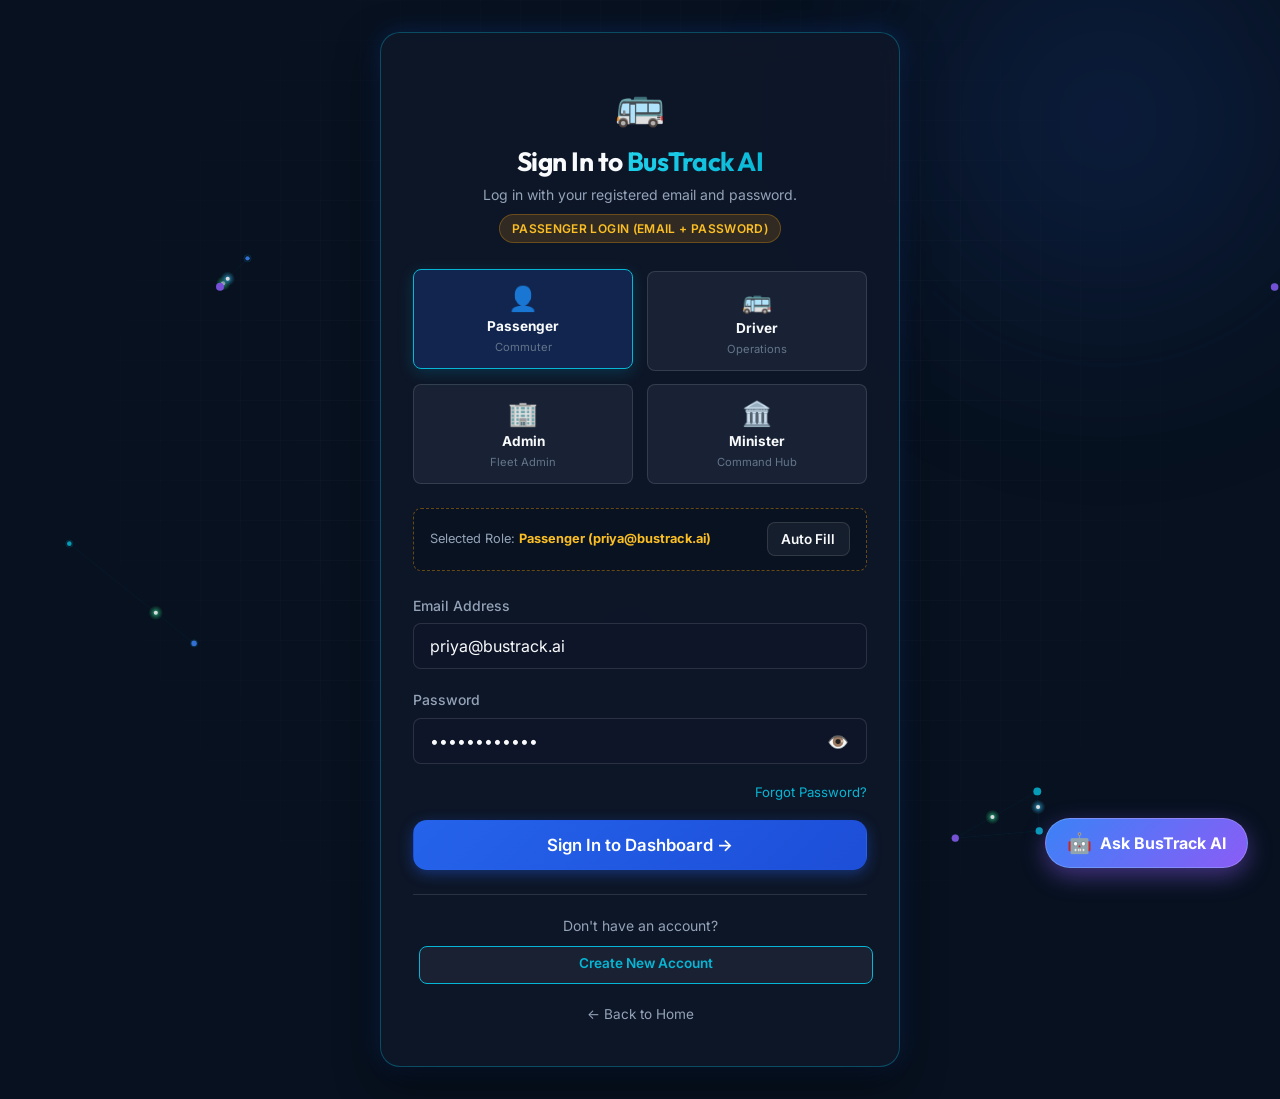
==== admin.html @ 9d3da6a9 "feat: complete BusTrack AI platform with PWA, responsive design, email auth, and live booking" ====
<!DOCTYPE html>
<html lang="en">
<head>
  <meta charset="UTF-8" />
  <meta name="viewport" content="width=device-width, initial-scale=1.0, viewport-fit=cover" />
  <title>Admin Fleet & AI Analytics — BusTrack AI</title>
  <meta name="theme-color" content="#07111F" />
  <meta name="apple-mobile-web-app-capable" content="yes" />
  <meta name="apple-mobile-web-app-status-bar-style" content="black-translucent" />
  <meta name="apple-mobile-web-app-title" content="BusTrack AI" />
  <link rel="manifest" href="manifest.json" />
  <link rel="apple-touch-icon" href="assets/icons/apple-touch-icon.png" />
  <link rel="icon" type="image/png" href="assets/icons/favicon.png" />
  <link rel="preconnect" href="https://fonts.googleapis.com" />
  <link rel="preconnect" href="https://fonts.gstatic.com" crossorigin />
  <link href="https://fonts.googleapis.com/css2?family=Inter:wght@400;500;600;700&family=Outfit:wght@600;700;800;900&display=swap" rel="stylesheet" />
  <link rel="stylesheet" href="css/global.css" />
  <link rel="stylesheet" href="css/admin.css" />
</head>
<body>
  <canvas id="transit-bg-canvas"></canvas>
  <div class="bg-grid-overlay"></div>
  <div class="bg-gradient-glow"></div>

  <div class="app-container">
    <!-- Sidebar -->
    <aside class="sidebar">
      <div class="sidebar-header">
        <span class="sidebar-logo-icon">🚌</span>
        <div>
          <div class="sidebar-logo-text">BusTrack <span class="gradient-text-cyan">AI</span></div>
          <span class="sidebar-role-badge">Admin Hub</span>
        </div>
      </div>

      <nav class="sidebar-nav">
        <a href="admin.html" class="sidebar-link active">
          <span class="nav-icon">📊</span>
          <span>Fleet Overview</span>
        </a>
        <a href="#fleet-table-section" class="sidebar-link">
          <span class="nav-icon">🚌</span>
          <span>Bus Management</span>
        </a>
        <a href="#analytics-section" class="sidebar-link">
          <span class="nav-icon">📈</span>
          <span>AI Analytics</span>
        </a>
        <a href="tracking.html" class="sidebar-link">
          <span class="nav-icon">📍</span>
          <span>Live Tracking</span>
        </a>
        <a href="feedback.html" class="sidebar-link">
          <span class="nav-icon">⭐</span>
          <span>Feedback Log</span>
        </a>
        <a href="help.html" class="sidebar-link">
          <span class="nav-icon">🆘</span>
          <span data-i18n="helpCenter">Help Center</span>
        </a>
        <a href="profile.html" class="sidebar-link">
          <span class="nav-icon">👤</span>
          <span data-i18n="profile">Profile</span>
        </a>
        <a href="settings.html" class="sidebar-link">
          <span class="nav-icon">⚙️</span>
          <span data-i18n="settings">Settings</span>
        </a>
      </nav>

      <div class="sidebar-footer">
        <button type="button" class="btn btn-outline btn-sm logout-btn" style="width: 100%;">
          🚪 <span data-i18n="logout">Logout</span>
        </button>
      </div>
    </aside>

    <div class="main-content">
      <header class="app-header">
        <div class="header-left">
          <button id="menu-toggle-btn" class="menu-toggle-btn" aria-label="Toggle Menu">☰</button>
          <div class="header-title">
            <span>Transport Admin & Analytics</span>
          </div>
        </div>

        <div class="header-right">
          <select class="form-control language-selector-select" onchange="LanguageManager.setLanguage(this.value)" style="width: auto; min-height: 36px; padding: 0.25rem 1.75rem 0.25rem 0.5rem; font-size: 0.8rem;">
            <option value="en">English</option>
            <option value="ta">தமிழ்</option>
            <option value="hi">हिन्दी</option>
            <option value="te">తెలుగు</option>
            <option value="kn">ಕನ್ನಡ</option>
            <option value="ml">മലയാളം</option>
          </select>

          <a href="profile.html" class="user-profile-btn">
            <div class="avatar" style="background: linear-gradient(135deg, #2563eb, #8b5cf6);">K</div>
            <span class="current-user-name" style="font-size: 0.85rem; font-weight: 600;">Karthik Raman</span>
          </a>
        </div>
      </header>

      <main class="page-body">
        <!-- Action Row -->
        <div style="display:flex; justify-content:space-between; align-items:center; flex-wrap:wrap; gap:1rem; margin-bottom:1.5rem;">
          <div>
            <h2 style="font-size: 1.5rem;">Fleet Command Center</h2>
            <p class="text-muted text-sm">Real-time telematics, schedule coordination, and AI predictive demand models.</p>
          </div>
          <div style="display:flex; gap:0.5rem; flex-wrap:wrap;">
            <button type="button" id="generate-admin-report-btn" class="btn btn-outline btn-sm">
              📄 Report
            </button>
            <button type="button" id="add-bus-modal-btn" class="btn btn-primary btn-sm">
              + Add Bus
            </button>
          </div>
        </div>

        <!-- KPI Summary Cards with Animated Counters -->
        <div class="admin-kpi-grid">
          <div class="kpi-card">
            <span class="kpi-title">Total Registered Fleet</span>
            <div class="kpi-value animate-counter" data-target="1250">0</div>
            <span class="kpi-subtitle">Buses in regional registry</span>
          </div>

          <div class="kpi-card">
            <span class="kpi-title">Active Buses on Route</span>
            <div class="kpi-value animate-counter" data-target="842" style="color:#34d399;">0</div>
            <span class="kpi-subtitle">🟢 Live telematics streaming</span>
          </div>

          <div class="kpi-card">
            <span class="kpi-title">On-Time Performance</span>
            <div class="kpi-value animate-counter" data-target="87" data-decimal="false" style="color:#22d3ee;">0%</div>
            <span class="kpi-subtitle">Within 5m schedule variance</span>
          </div>

          <div class="kpi-card">
            <span class="kpi-title">Average Corridor Delay</span>
            <div class="kpi-value animate-counter" data-target="4.2" data-decimal="true" style="color:#fbbf24;">0m</div>
            <span class="kpi-subtitle">Peak-hour offset calculation</span>
          </div>
        </div>

        <!-- AI Insights Cards -->
        <div class="ai-insights-grid">
          <div class="insight-card">
            <div style="display:flex; align-items:center; justify-content:space-between;">
              <span class="badge badge-ai">🤖 AI Prototype Insight</span>
              <span class="text-muted text-xs">10m ago</span>
            </div>
            <h4 style="color:#fff;">Passenger Demand Surge Expected</h4>
            <p class="text-muted text-sm">Passenger demand appears highest during morning peak hours (08:00 - 10:00) on Gandhipuram ↔ Ukkadam corridor.</p>
            <div style="font-size:0.8rem; color:#38bdf8; border-top:1px solid var(--border-glass); padding-top:0.5rem;">
              <strong>Suggested Action:</strong> Increase bus dispatch frequency from 15m to 8m intervals during peak periods.
            </div>
          </div>

          <div class="insight-card">
            <div style="display:flex; align-items:center; justify-content:space-between;">
              <span class="badge badge-ai">🤖 AI Prototype Insight</span>
              <span class="text-muted text-xs">25m ago</span>
            </div>
            <h4 style="color:#fff;">Route 102 Repeated Delay Trend</h4>
            <p class="text-muted text-sm">Route 102 (Singanallur) has logged +8.5m average delay across 14 consecutive trips due to road construction.</p>
            <div style="font-size:0.8rem; color:#38bdf8; border-top:1px solid var(--border-glass); padding-top:0.5rem;">
              <strong>Suggested Action:</strong> Review corridor detour routes and update AI schedule buffer time.
            </div>
          </div>
        </div>

        <!-- AI Analytics Canvas Charts Grid -->
        <div id="analytics-section" class="charts-grid-layout" style="display:grid; grid-template-columns: repeat(auto-fit, minmax(300px, 1fr)); gap:1.25rem; margin-bottom:2rem;">
          <div class="chart-card">
            <div class="chart-header">
              <div>
                <h4 style="font-size:1.05rem;">Hourly Passenger Demand</h4>
                <div class="text-muted text-xs">Simulated commuter volume</div>
              </div>
              <span class="badge badge-demo">Demo</span>
            </div>
            <div class="chart-canvas-box">
              <canvas id="chart-passenger-demand"></canvas>
            </div>
          </div>

          <div class="chart-card">
            <div class="chart-header">
              <div>
                <h4 style="font-size:1.05rem;">Average Bus Delay by Route</h4>
                <div class="text-muted text-xs">Minutes variance from timetable</div>
              </div>
              <span class="badge badge-demo">Demo</span>
            </div>
            <div class="chart-canvas-box">
              <canvas id="chart-delay-trends"></canvas>
            </div>
          </div>

          <div class="chart-card">
            <div class="chart-header">
              <div>
                <h4 style="font-size:1.05rem;">Corridor On-Time (%)</h4>
                <div class="text-muted text-xs">Schedule adherence by hub</div>
              </div>
              <span class="badge badge-demo">Demo</span>
            </div>
            <div class="chart-canvas-box">
              <canvas id="chart-route-performance"></canvas>
            </div>
          </div>

          <div class="chart-card">
            <div class="chart-header">
              <div>
                <h4 style="font-size:1.05rem;">Feedback Sentiment</h4>
                <div class="text-muted text-xs">NLP review classification</div>
              </div>
              <span class="badge badge-demo">Demo</span>
            </div>
            <div class="chart-canvas-box">
              <canvas id="chart-sentiment-donut"></canvas>
            </div>
          </div>
        </div>

        <!-- Bus Fleet Management CRUD Table -->
        <div id="fleet-table-section" class="glass-card">
          <div style="display:flex; justify-content:space-between; align-items:center; margin-bottom:1rem; flex-wrap:wrap; gap:0.5rem;">
            <div>
              <h3 style="font-size:1.25rem;">Bus Fleet Registry</h3>
              <p class="text-muted text-xs">Manage active buses, routes, drivers, and telematics statuses.</p>
            </div>
            <span class="badge badge-demo">Editable LocalStorage</span>
          </div>

          <div class="crud-table-wrapper">
            <table class="crud-table">
              <thead>
                <tr>
                  <th>Bus Number</th>
                  <th>Category</th>
                  <th>Corridor Route</th>
                  <th>Driver</th>
                  <th>Status</th>
                  <th>AI ETA</th>
                  <th>Actions</th>
                </tr>
              </thead>
              <tbody id="admin-bus-table-body">
                <!-- Populated dynamically by js/admin.js -->
              </tbody>
            </table>
          </div>
        </div>
      </main>

      <!-- Mobile Bottom Navigation Bar -->
      <nav class="mobile-bottom-nav">
        <a href="admin.html" class="bottom-nav-item active">
          <span class="nav-icon">📊</span>
          <span>Fleet</span>
        </a>
        <a href="tracking.html" class="bottom-nav-item">
          <span class="nav-icon">📍</span>
          <span>Map</span>
        </a>
        <a href="feedback.html" class="bottom-nav-item">
          <span class="nav-icon">⭐</span>
          <span>Reviews</span>
        </a>
        <a href="help.html" class="bottom-nav-item">
          <span class="nav-icon">🆘</span>
          <span>Help</span>
        </a>
        <a href="profile.html" class="bottom-nav-item">
          <span class="nav-icon">👤</span>
          <span>Profile</span>
        </a>
      </nav>
    </div>
  </div>

  <!-- Add Bus Modal -->
  <div id="add-bus-modal" class="modal-backdrop">
    <div class="modal-container">
      <div class="modal-header">
        <h3 class="modal-title">+ Add New Bus to Fleet</h3>
        <button class="modal-close-btn">&times;</button>
      </div>
      <form id="add-bus-form">
        <div class="modal-body">
          <div class="form-group">
            <label class="form-label">Bus Registration Number</label>
            <input type="text" id="new-bus-number" class="form-control" placeholder="e.g. TN-38-N-9988" required />
          </div>

          <div class="form-group">
            <label class="form-label">Operator Category</label>
            <select id="new-bus-type" class="form-control form-select">
              <option value="Government">Government (TNSTC)</option>
              <option value="Private">Private Operator</option>
            </select>
          </div>

          <div style="display:grid; grid-template-columns: 1fr 1fr; gap:1rem;">
            <div class="form-group">
              <label class="form-label">Starting Terminal</label>
              <select id="new-bus-from" class="form-control form-select">
                <option value="Gandhipuram">Gandhipuram</option>
                <option value="Ukkadam">Ukkadam</option>
                <option value="Singanallur">Singanallur</option>
                <option value="Peelamedu">Peelamedu</option>
              </select>
            </div>
            <div class="form-group">
              <label class="form-label">Destination Hub</label>
              <select id="new-bus-to" class="form-control form-select">
                <option value="Ukkadam">Ukkadam</option>
                <option value="Gandhipuram">Gandhipuram</option>
                <option value="Singanallur">Singanallur</option>
                <option value="Peelamedu">Peelamedu</option>
              </select>
            </div>
          </div>

          <div class="form-group">
            <label class="form-label">Assigned Driver</label>
            <input type="text" id="new-bus-driver" class="form-control" placeholder="e.g. S. Vignesh" />
          </div>
        </div>
        <div class="modal-footer">
          <button type="button" class="btn btn-outline btn-sm" data-modal-close>Cancel</button>
          <button type="submit" class="btn btn-primary btn-sm">Save to Fleet</button>
        </div>
      </form>
    </div>
  </div>

  <!-- Admin Printable Report Modal -->
  <div id="admin-report-modal" class="modal-backdrop">
    <div class="modal-container" style="max-width:700px;">
      <div class="modal-header">
        <h3 class="modal-title">📄 Fleet Performance Report</h3>
        <button class="modal-close-btn">&times;</button>
      </div>
      <div class="modal-body">
        <div class="ticket-wrapper">
          <div style="text-align:center; margin-bottom:1.5rem; border-bottom:2px solid #e2e8f0; padding-bottom:1rem;">
            <h2 style="font-size:1.4rem; color:#1d4ed8;">BusTrack AI Operations Briefing</h2>
            <div style="font-size:0.75rem; color:#64748b;">SMART PUBLIC TRANSPORTATION PERFORMANCE AUDIT</div>
            <div class="badge badge-demo" style="margin-top:0.5rem;">Academic Prototype Simulation</div>
          </div>

          <div class="ticket-grid">
            <div>
              <div class="ticket-field-lbl">Report Date</div>
              <div class="ticket-field-val">September 04, 2026</div>
            </div>
            <div>
              <div class="ticket-field-lbl">Fleet Evaluated</div>
              <div class="ticket-field-val">1,250 Registered Units</div>
            </div>
            <div>
              <div class="ticket-field-lbl">On-Time Rate</div>
              <div class="ticket-field-val">87.4% Compliance</div>
            </div>
            <div>
              <div class="ticket-field-lbl">Delay Variance</div>
              <div class="ticket-field-val">+4.2 Minutes (Peak)</div>
            </div>
          </div>

          <div style="margin-top:1rem; font-size:0.85rem; line-height:1.5; color:#334155;">
            <strong>Key AI Insights & Executive Summary:</strong>
            <ul style="margin-left:1.25rem; margin-top:0.4rem;">
              <li>Morning peak traffic on Corridor 101 shows highest demand pressure.</li>
              <li>Government buses achieved 91% satisfaction in affordability ratings.</li>
              <li>Recommended adding 4 auxiliary buses between 08:30 - 09:30 AM.</li>
            </ul>
          </div>
        </div>
      </div>
      <div class="modal-footer">
        <button type="button" class="btn btn-outline btn-sm" data-modal-close>Close</button>
        <button type="button" id="print-admin-report-btn" class="btn btn-secondary btn-sm">🖨️ Print Report</button>
      </div>
    </div>
  </div>

  <!-- Scripts -->
  <script src="js/language.js"></script>
  <script src="js/auth.js"></script>
  <script src="js/charts.js"></script>
  <script src="js/app.js"></script>
  <script src="js/admin.js"></script>
</body>
</html>
---- css/global.css ----
/* ==========================================================================
   BusTrack AI - Global Design System & Stylesheet (Cross-Platform + PWA)
   Optimized for iPhone (iOS Safari), Android, iPad, MacBook & Desktop
   ========================================================================== */

:root {
  /* Color Palette */
  --primary: #2563eb;
  --primary-glow: rgba(37, 99, 235, 0.4);
  --primary-light: #3b82f6;
  --primary-dark: #1d4ed8;
  --secondary: #06b6d4;
  --secondary-glow: rgba(6, 182, 212, 0.4);
  --accent: #8b5cf6;
  --accent-glow: rgba(139, 92, 246, 0.4);
  
  --bg-dark: #07111f;
  --bg-darker: #030812;
  --bg-card: rgba(15, 23, 42, 0.78);
  --bg-card-hover: rgba(30, 41, 59, 0.9);
  --bg-glass: rgba(255, 255, 255, 0.05);
  --bg-glass-strong: rgba(255, 255, 255, 0.1);
  --border-glass: rgba(255, 255, 255, 0.12);
  --border-glass-glow: rgba(6, 182, 212, 0.35);
  
  --text-main: #f8fafc;
  --text-muted: #94a3b8;
  --text-dim: #64748b;
  
  --success: #22c55e;
  --success-bg: rgba(34, 197, 94, 0.15);
  --warning: #f59e0b;
  --warning-bg: rgba(245, 158, 11, 0.15);
  --danger: #ef4444;
  --danger-bg: rgba(239, 68, 68, 0.15);
  --info: #0ea5e9;
  --info-bg: rgba(14, 165, 233, 0.15);

  --govt-badge: #10b981;
  --govt-badge-bg: rgba(16, 185, 129, 0.15);
  --private-badge: #8b5cf6;
  --private-badge-bg: rgba(139, 92, 246, 0.15);

  /* Layout Dimensions & Insets */
  --sidebar-width: 260px;
  --header-height: 70px;
  --bottom-nav-height: 64px;
  --radius-sm: 8px;
  --radius-md: 14px;
  --radius-lg: 20px;
  --radius-xl: 28px;

  /* Safe Area Insets (iOS Safari notch, Dynamic Island, home bar) */
  --safe-top: env(safe-area-inset-top, 0px);
  --safe-bottom: env(safe-area-inset-bottom, 0px);
  --safe-left: env(safe-area-inset-left, 0px);
  --safe-right: env(safe-area-inset-right, 0px);
  
  /* Shadows & Glass */
  --shadow-sm: 0 4px 12px rgba(0, 0, 0, 0.25);
  --shadow-md: 0 8px 24px rgba(0, 0, 0, 0.35);
  --shadow-lg: 0 16px 40px rgba(0, 0, 0, 0.5);
  --shadow-glow-cyan: 0 0 25px rgba(6, 182, 212, 0.25);
  --shadow-glow-blue: 0 0 25px rgba(37, 99, 235, 0.25);
  
  --backdrop-blur: blur(14px);
  --transition: all 0.25s cubic-bezier(0.4, 0, 0.2, 1);
}

/* Base Reset & Box Sizing */
*, *::before, *::after {
  box-sizing: border-box;
  margin: 0;
  padding: 0;
  -webkit-tap-highlight-color: transparent;
}

html {
  font-size: 16px;
  scroll-behavior: smooth;
  height: 100%;
}

body {
  font-family: 'Inter', system-ui, -apple-system, BlinkMacSystemFont, 'Segoe UI', Roboto, Oxygen, Ubuntu, Cantarell, sans-serif;
  background-color: var(--bg-dark);
  color: var(--text-main);
  line-height: 1.6;
  min-height: 100vh;
  min-height: -webkit-fill-available;
  position: relative;
  overflow-x: hidden;
  width: 100%;
  max-width: 100vw;
  -webkit-font-smoothing: antialiased;
  -moz-osx-font-smoothing: grayscale;
  -webkit-overflow-scrolling: touch;
}

h1, h2, h3, h4, h5, h6 {
  font-family: 'Outfit', 'Inter', -apple-system, sans-serif;
  font-weight: 700;
  line-height: 1.25;
  letter-spacing: -0.02em;
  color: var(--text-main);
}

a {
  color: var(--secondary);
  text-decoration: none;
  transition: var(--transition);
}

/* Prevent auto-zoom on iOS Safari by ensuring font-size >= 16px */
input, select, textarea, button {
  font-family: inherit;
  font-size: 16px;
  color: inherit;
  touch-action: manipulation;
}

/* ==========================================================================
   Animated Background Canvas & Vector Layer
   ========================================================================== */
#transit-bg-canvas {
  position: fixed;
  top: 0;
  left: 0;
  width: 100vw;
  height: 100vh;
  z-index: -2;
  pointer-events: none;
  opacity: 0.85;
}

.bg-grid-overlay {
  position: fixed;
  top: 0;
  left: 0;
  width: 100vw;
  height: 100vh;
  z-index: -1;
  pointer-events: none;
  background-image: 
    linear-gradient(rgba(255, 255, 255, 0.02) 1px, transparent 1px),
    linear-gradient(90deg, rgba(255, 255, 255, 0.02) 1px, transparent 1px);
  background-size: 40px 40px;
  mask-image: radial-gradient(circle at 50% 50%, black 40%, transparent 80%);
  -webkit-mask-image: radial-gradient(circle at 50% 50%, black 40%, transparent 80%);
}

.bg-gradient-glow {
  position: fixed;
  top: -20%;
  right: -10%;
  width: 600px;
  height: 600px;
  background: radial-gradient(circle, rgba(37, 99, 235, 0.18), transparent 70%);
  z-index: -1;
  filter: blur(80px);
  pointer-events: none;
  animation: pulseGlow 12s ease-in-out infinite alternate;
}

.bg-gradient-glow-2 {
  position: fixed;
  bottom: -20%;
  left: -10%;
  width: 650px;
  height: 650px;
  background: radial-gradient(circle, rgba(6, 182, 212, 0.15), transparent 70%);
  z-index: -1;
  filter: blur(90px);
  pointer-events: none;
  animation: pulseGlow 15s ease-in-out infinite alternate-reverse;
}

@keyframes pulseGlow {
  0% { transform: scale(1) translate(0, 0); opacity: 0.7; }
  50% { transform: scale(1.15) translate(30px, -20px); opacity: 0.9; }
  100% { transform: scale(1) translate(-20px, 20px); opacity: 0.7; }
}

/* ==========================================================================
   Glassmorphism Cards & Panels
   ========================================================================== */
.glass-card {
  background: var(--bg-card);
  backdrop-filter: var(--backdrop-blur);
  -webkit-backdrop-filter: var(--backdrop-blur);
  border: 1px solid var(--border-glass);
  border-radius: var(--radius-md);
  padding: 1.5rem;
  box-shadow: var(--shadow-sm);
  transition: var(--transition);
  position: relative;
  max-width: 100%;
}

@media (hover: hover) {
  .glass-card:hover {
    border-color: var(--border-glass-glow);
    box-shadow: var(--shadow-md), var(--shadow-glow-cyan);
  }
}

.glass-panel {
  background: var(--bg-glass);
  backdrop-filter: var(--backdrop-blur);
  border: 1px solid var(--border-glass);
  border-radius: var(--radius-lg);
  padding: 2rem;
}

/* ==========================================================================
   Typography & Gradient Text
   ========================================================================== */
.gradient-text {
  background: linear-gradient(135deg, #38bdf8 0%, #3b82f6 50%, #a855f7 100%);
  -webkit-background-clip: text;
  -webkit-text-fill-color: transparent;
  display: inline-block;
}

.gradient-text-cyan {
  background: linear-gradient(135deg, #22d3ee 0%, #06b6d4 100%);
  -webkit-background-clip: text;
  -webkit-text-fill-color: transparent;
}

.text-muted { color: var(--text-muted); }
.text-sm { font-size: 0.875rem; }
.text-xs { font-size: 0.75rem; }

/* ==========================================================================
   Badges & Labels
   ========================================================================== */
.badge {
  display: inline-flex;
  align-items: center;
  gap: 0.35rem;
  padding: 0.25rem 0.75rem;
  font-size: 0.75rem;
  font-weight: 600;
  border-radius: 9999px;
  letter-spacing: 0.03em;
  text-transform: uppercase;
  border: 1px solid transparent;
  white-space: nowrap;
}

.badge-demo {
  background: rgba(245, 158, 11, 0.15);
  color: #fbbf24;
  border-color: rgba(245, 158, 11, 0.3);
}

.badge-simulation {
  background: rgba(139, 92, 246, 0.15);
  color: #c084fc;
  border-color: rgba(139, 92, 246, 0.3);
}

.badge-ai {
  background: linear-gradient(135deg, rgba(6, 182, 212, 0.2), rgba(139, 92, 246, 0.2));
  color: #67e8f9;
  border-color: rgba(6, 182, 212, 0.4);
}

.badge-govt {
  background: var(--govt-badge-bg);
  color: var(--govt-badge);
  border-color: rgba(16, 185, 129, 0.3);
}

.badge-private {
  background: var(--private-badge-bg);
  color: var(--private-badge);
  border-color: rgba(139, 92, 246, 0.3);
}

.badge-success {
  background: var(--success-bg);
  color: var(--success);
  border-color: rgba(34, 197, 94, 0.3);
}

.badge-warning {
  background: var(--warning-bg);
  color: var(--warning);
  border-color: rgba(245, 158, 11, 0.3);
}

.badge-danger {
  background: var(--danger-bg);
  color: var(--danger);
  border-color: rgba(239, 68, 68, 0.3);
}

.live-indicator {
  display: inline-flex;
  align-items: center;
  gap: 0.4rem;
  font-size: 0.75rem;
  font-weight: 700;
  color: var(--success);
}

.pulse-dot {
  width: 8px;
  height: 8px;
  background-color: var(--success);
  border-radius: 50%;
  position: relative;
  flex-shrink: 0;
}

.pulse-dot::after {
  content: '';
  position: absolute;
  top: -4px;
  left: -4px;
  width: 16px;
  height: 16px;
  border-radius: 50%;
  background-color: var(--success);
  opacity: 0.6;
  animation: radarPulse 1.6s infinite ease-out;
}

@keyframes radarPulse {
  0% { transform: scale(0.5); opacity: 0.9; }
  100% { transform: scale(2.2); opacity: 0; }
}

/* ==========================================================================
   Touch-Friendly Buttons (Min 44px tap target)
   ========================================================================== */
.btn {
  display: inline-flex;
  align-items: center;
  justify-content: center;
  gap: 0.5rem;
  min-height: 44px;
  padding: 0.65rem 1.4rem;
  font-weight: 600;
  border-radius: var(--radius-sm);
  border: 1px solid transparent;
  cursor: pointer;
  transition: var(--transition);
  text-decoration: none;
  font-size: 0.95rem;
  outline: none;
  touch-action: manipulation;
  user-select: none;
}

.btn:active {
  transform: scale(0.97);
}

.btn-primary {
  background: linear-gradient(135deg, var(--primary) 0%, #1d4ed8 100%);
  color: #ffffff;
  box-shadow: 0 4px 14px var(--primary-glow);
}

.btn-secondary {
  background: linear-gradient(135deg, var(--secondary) 0%, #0891b2 100%);
  color: #030812;
  font-weight: 700;
  box-shadow: 0 4px 14px var(--secondary-glow);
}

.btn-accent {
  background: linear-gradient(135deg, var(--accent) 0%, #7c3aed 100%);
  color: #ffffff;
  box-shadow: 0 4px 14px var(--accent-glow);
}

.btn-outline {
  background: rgba(255, 255, 255, 0.05);
  border-color: var(--border-glass);
  color: var(--text-main);
}

.btn-danger {
  background: var(--danger-bg);
  border-color: rgba(239, 68, 68, 0.4);
  color: #f87171;
}

.btn-sm {
  min-height: 38px;
  padding: 0.4rem 0.85rem;
  font-size: 0.85rem;
}

.btn-lg {
  min-height: 50px;
  padding: 0.85rem 2rem;
  font-size: 1.05rem;
  border-radius: var(--radius-md);
}

/* ==========================================================================
   Form Controls
   ========================================================================== */
.form-group {
  margin-bottom: 1.25rem;
}

.form-label {
  display: block;
  font-size: 0.875rem;
  font-weight: 500;
  color: var(--text-muted);
  margin-bottom: 0.4rem;
}

.form-control {
  width: 100%;
  min-height: 44px;
  padding: 0.75rem 1rem;
  background: rgba(15, 23, 42, 0.6);
  border: 1px solid var(--border-glass);
  border-radius: var(--radius-sm);
  color: var(--text-main);
  transition: var(--transition);
  outline: none;
}

.form-control:focus {
  border-color: var(--secondary);
  box-shadow: 0 0 0 3px rgba(6, 182, 212, 0.2);
  background: rgba(15, 23, 42, 0.85);
}

.form-select {
  appearance: none;
  background-image: url("data:image/svg+xml,%3Csvg xmlns='http://www.w3.org/2000/svg' fill='none' viewBox='0 0 24 24' stroke='%2394a3b8'%3E%3Cpath stroke-linecap='round' stroke-linejoin='round' stroke-width='2' d='M19 9l-7 7-7-7'%3E%3C/path%3E%3C/svg%3E");
  background-repeat: no-repeat;
  background-position: right 0.75rem center;
  background-size: 1.25rem;
  padding-right: 2.5rem;
}

/* ==========================================================================
   App Layout (Sidebar + Header + Main Area)
   ========================================================================== */
.app-container {
  display: flex;
  min-height: 100vh;
  width: 100%;
  max-width: 100vw;
  overflow-x: hidden;
}

.sidebar {
  width: var(--sidebar-width);
  background: rgba(7, 17, 31, 0.92);
  backdrop-filter: var(--backdrop-blur);
  -webkit-backdrop-filter: var(--backdrop-blur);
  border-right: 1px solid var(--border-glass);
  display: flex;
  flex-direction: column;
  position: fixed;
  top: 0;
  bottom: 0;
  left: 0;
  z-index: 1000;
  transition: transform 0.3s cubic-bezier(0.4, 0, 0.2, 1);
  padding-top: var(--safe-top);
  padding-bottom: var(--safe-bottom);
}

.sidebar-header {
  padding: 1.5rem 1.25rem;
  display: flex;
  align-items: center;
  gap: 0.75rem;
  border-bottom: 1px solid var(--border-glass);
}

.sidebar-logo-icon { font-size: 1.75rem; }
.sidebar-logo-text { font-size: 1.25rem; font-weight: 800; letter-spacing: -0.02em; }
.sidebar-role-badge { display: block; font-size: 0.65rem; color: var(--secondary); text-transform: uppercase; letter-spacing: 0.08em; }

.sidebar-nav {
  flex: 1;
  padding: 1.25rem 0.75rem;
  overflow-y: auto;
  -webkit-overflow-scrolling: touch;
  display: flex;
  flex-direction: column;
  gap: 0.35rem;
}

.sidebar-link {
  display: flex;
  align-items: center;
  gap: 0.85rem;
  min-height: 44px;
  padding: 0.7rem 1rem;
  border-radius: var(--radius-sm);
  color: var(--text-muted);
  font-weight: 500;
  transition: var(--transition);
}

.sidebar-link:hover, .sidebar-link:active {
  background: var(--bg-glass-strong);
  color: var(--text-main);
}

.sidebar-link.active {
  background: linear-gradient(90deg, rgba(37, 99, 235, 0.25), rgba(6, 182, 212, 0.15));
  color: #38bdf8;
  font-weight: 600;
  border-left: 3px solid var(--secondary);
}

.sidebar-footer {
  padding: 1rem 1.25rem;
  border-top: 1px solid var(--border-glass);
}

.main-content {
  flex: 1;
  margin-left: var(--sidebar-width);
  min-height: 100vh;
  display: flex;
  flex-direction: column;
  width: calc(100% - var(--sidebar-width));
  max-width: 100vw;
  overflow-x: hidden;
}

/* App Header with iOS Safe Area */
.app-header {
  height: calc(var(--header-height) + var(--safe-top));
  padding-top: var(--safe-top);
  background: rgba(7, 17, 31, 0.75);
  backdrop-filter: var(--backdrop-blur);
  -webkit-backdrop-filter: var(--backdrop-blur);
  border-bottom: 1px solid var(--border-glass);
  display: flex;
  align-items: center;
  justify-content: space-between;
  padding-left: max(1.5rem, var(--safe-left));
  padding-right: max(1.5rem, var(--safe-right));
  position: sticky;
  top: 0;
  z-index: 900;
}

.header-left {
  display: flex;
  align-items: center;
  gap: 0.85rem;
}

.header-title {
  font-size: 1.15rem;
  font-weight: 700;
  white-space: nowrap;
  overflow: hidden;
  text-overflow: ellipsis;
}

.header-right {
  display: flex;
  align-items: center;
  gap: 0.75rem;
}

.header-action-btn {
  background: var(--bg-glass);
  border: 1px solid var(--border-glass);
  border-radius: 50%;
  width: 42px;
  height: 42px;
  display: flex;
  align-items: center;
  justify-content: center;
  cursor: pointer;
  color: var(--text-main);
  position: relative;
}

.notification-count {
  position: absolute;
  top: -2px;
  right: -2px;
  background: var(--danger);
  color: #fff;
  font-size: 0.65rem;
  font-weight: 700;
  width: 18px;
  height: 18px;
  border-radius: 50%;
  display: flex;
  align-items: center;
  justify-content: center;
}

.user-profile-btn {
  display: flex;
  align-items: center;
  gap: 0.5rem;
  padding: 0.3rem 0.75rem;
  min-height: 38px;
  background: var(--bg-glass);
  border: 1px solid var(--border-glass);
  border-radius: 9999px;
  color: var(--text-main);
}

.avatar {
  width: 28px;
  height: 28px;
  border-radius: 50%;
  background: linear-gradient(135deg, var(--primary), var(--secondary));
  display: flex;
  align-items: center;
  justify-content: center;
  font-weight: 700;
  font-size: 0.75rem;
}

/* Page Body with Safe Area Support */
.page-body {
  flex: 1;
  padding: 2rem;
  padding-left: max(1.5rem, var(--safe-left));
  padding-right: max(1.5rem, var(--safe-right));
  padding-bottom: max(2rem, calc(var(--bottom-nav-height) + 1.5rem + var(--safe-bottom)));
  max-width: 1400px;
  width: 100%;
  margin: 0 auto;
}

/* Mobile Sidebar Backdrop Overlay */
.sidebar-backdrop {
  position: fixed;
  top: 0;
  left: 0;
  width: 100vw;
  height: 100vh;
  background: rgba(3, 8, 18, 0.65);
  backdrop-filter: blur(4px);
  z-index: 999;
  display: none;
}

.sidebar-backdrop.active {
  display: block;
}

.menu-toggle-btn {
  display: none;
  background: transparent;
  border: none;
  color: var(--text-main);
  font-size: 1.6rem;
  cursor: pointer;
  min-width: 44px;
  min-height: 44px;
}

/* ==========================================================================
   Mobile Bottom Navigation Bar (Phone UX)
   ========================================================================== */
.mobile-bottom-nav {
  display: none;
  position: fixed;
  bottom: 0;
  left: 0;
  right: 0;
  height: calc(var(--bottom-nav-height) + var(--safe-bottom));
  padding-bottom: var(--safe-bottom);
  background: rgba(7, 17, 31, 0.94);
  backdrop-filter: var(--backdrop-blur);
  -webkit-backdrop-filter: var(--backdrop-blur);
  border-top: 1px solid var(--border-glass);
  z-index: 850;
  grid-template-columns: repeat(5, 1fr);
  align-items: center;
}

.bottom-nav-item {
  display: flex;
  flex-direction: column;
  align-items: center;
  justify-content: center;
  gap: 0.2rem;
  color: var(--text-muted);
  font-size: 0.7rem;
  font-weight: 600;
  text-decoration: none;
  height: 100%;
  touch-action: manipulation;
}

.bottom-nav-item .nav-icon {
  font-size: 1.25rem;
}

.bottom-nav-item.active {
  color: #38bdf8;
}

/* ==========================================================================
   PWA Install Prompt Banner
   ========================================================================== */
.pwa-install-banner {
  position: fixed;
  bottom: calc(var(--bottom-nav-height) + 1rem + var(--safe-bottom));
  left: 1rem;
  right: 1rem;
  max-width: 440px;
  margin: 0 auto;
  background: rgba(15, 23, 42, 0.95);
  backdrop-filter: var(--backdrop-blur);
  border: 1px solid var(--border-glass-glow);
  border-radius: var(--radius-md);
  padding: 1rem 1.25rem;
  box-shadow: var(--shadow-lg), var(--shadow-glow-cyan);
  display: none;
  align-items: center;
  justify-content: space-between;
  gap: 1rem;
  z-index: 1050;
  animation: slideUp 0.35s ease;
}

.pwa-install-banner.active {
  display: flex;
}

@keyframes slideUp {
  from { transform: translateY(100%); opacity: 0; }
  to { transform: translateY(0); opacity: 1; }
}

/* ==========================================================================
   Modals
   ========================================================================== */
.modal-backdrop {
  position: fixed;
  top: 0;
  left: 0;
  width: 100vw;
  height: 100vh;
  background: rgba(3, 8, 18, 0.75);
  backdrop-filter: blur(8px);
  -webkit-backdrop-filter: blur(8px);
  z-index: 1100;
  display: flex;
  align-items: center;
  justify-content: center;
  padding: 1rem;
  padding-top: max(1rem, var(--safe-top));
  padding-bottom: max(1rem, var(--safe-bottom));
  opacity: 0;
  pointer-events: none;
  transition: opacity 0.25s ease;
}

.modal-backdrop.active {
  opacity: 1;
  pointer-events: auto;
}

.modal-container {
  background: rgba(15, 23, 42, 0.96);
  border: 1px solid var(--border-glass-glow);
  border-radius: var(--radius-lg);
  box-shadow: var(--shadow-lg), var(--shadow-glow-blue);
  width: 100%;
  max-width: 650px;
  max-height: calc(90vh - var(--safe-top) - var(--safe-bottom));
  overflow-y: auto;
  -webkit-overflow-scrolling: touch;
  transform: translateY(20px) scale(0.96);
  transition: transform 0.25s cubic-bezier(0.4, 0, 0.2, 1);
}

.modal-backdrop.active .modal-container {
  transform: translateY(0) scale(1);
}

.modal-header {
  padding: 1.25rem 1.5rem;
  display: flex;
  align-items: center;
  justify-content: space-between;
  border-bottom: 1px solid var(--border-glass);
}

.modal-title { font-size: 1.25rem; font-weight: 700; }

.modal-close-btn {
  background: transparent;
  border: none;
  color: var(--text-muted);
  font-size: 1.6rem;
  cursor: pointer;
  min-width: 44px;
  min-height: 44px;
  display: flex;
  align-items: center;
  justify-content: center;
}

.modal-body { padding: 1.5rem; }
.modal-footer {
  padding: 1rem 1.5rem;
  display: flex;
  align-items: center;
  justify-content: flex-end;
  gap: 0.75rem;
  border-top: 1px solid var(--border-glass);
  flex-wrap: wrap;
}

/* ==========================================================================
   Floating AI Travel Assistant Widget
   ========================================================================== */
.ai-assistant-widget {
  position: fixed;
  bottom: calc(2rem + var(--safe-bottom));
  right: max(2rem, var(--safe-right));
  z-index: 950;
}

.ai-fab-btn {
  display: flex;
  align-items: center;
  gap: 0.5rem;
  min-height: 48px;
  background: linear-gradient(135deg, #3b82f6 0%, #8b5cf6 100%);
  color: #fff;
  border: 1px solid rgba(255, 255, 255, 0.2);
  padding: 0.75rem 1.3rem;
  border-radius: 9999px;
  font-weight: 700;
  cursor: pointer;
  box-shadow: 0 8px 25px rgba(139, 92, 246, 0.45);
}

.ai-chat-window {
  position: absolute;
  bottom: calc(100% + 1rem);
  right: 0;
  width: 380px;
  max-width: calc(100vw - 2rem);
  height: 520px;
  background: rgba(15, 23, 42, 0.96);
  backdrop-filter: var(--backdrop-blur);
  border: 1px solid var(--border-glass-glow);
  border-radius: var(--radius-lg);
  box-shadow: var(--shadow-lg), var(--shadow-glow-blue);
  display: flex;
  flex-direction: column;
  overflow: hidden;
  opacity: 0;
  pointer-events: none;
  transform: translateY(20px) scale(0.95);
  transition: all 0.25s cubic-bezier(0.4, 0, 0.2, 1);
}

.ai-chat-window.active {
  opacity: 1;
  pointer-events: auto;
  transform: translateY(0) scale(1);
}

.ai-chat-header {
  padding: 0.85rem 1.25rem;
  background: linear-gradient(135deg, rgba(37, 99, 235, 0.3), rgba(139, 92, 246, 0.3));
  border-bottom: 1px solid var(--border-glass);
  display: flex;
  align-items: center;
  justify-content: space-between;
}

.ai-chat-messages {
  flex: 1;
  padding: 1rem;
  overflow-y: auto;
  -webkit-overflow-scrolling: touch;
  display: flex;
  flex-direction: column;
  gap: 0.85rem;
}

.chat-bubble {
  max-width: 85%;
  padding: 0.75rem 1rem;
  border-radius: var(--radius-md);
  font-size: 0.9rem;
  line-height: 1.45;
}

.chat-bubble.bot {
  align-self: flex-start;
  background: rgba(30, 41, 59, 0.85);
  border: 1px solid var(--border-glass);
  color: var(--text-main);
}

.chat-bubble.user {
  align-self: flex-end;
  background: linear-gradient(135deg, var(--primary), #1d4ed8);
  color: #fff;
}

.ai-quick-prompts {
  padding: 0.5rem 1rem;
  display: flex;
  gap: 0.5rem;
  overflow-x: auto;
  -webkit-overflow-scrolling: touch;
  border-top: 1px solid var(--border-glass);
  background: rgba(7, 17, 31, 0.5);
}

.prompt-pill {
  white-space: nowrap;
  font-size: 0.75rem;
  min-height: 32px;
  padding: 0.3rem 0.75rem;
  background: var(--bg-glass);
  border: 1px solid var(--border-glass);
  border-radius: 9999px;
  color: var(--text-muted);
  cursor: pointer;
}

.ai-chat-input-area {
  padding: 0.75rem 1rem;
  border-top: 1px solid var(--border-glass);
  display: flex;
  gap: 0.5rem;
}

/* ==========================================================================
   Toasts & Notification Dropdown
   ========================================================================== */
.toast-container {
  position: fixed;
  top: calc(1.5rem + var(--safe-top));
  right: max(1.5rem, var(--safe-right));
  z-index: 1200;
  display: flex;
  flex-direction: column;
  gap: 0.75rem;
  max-width: calc(100vw - 2rem);
}

.toast {
  background: rgba(15, 23, 42, 0.95);
  backdrop-filter: var(--backdrop-blur);
  border: 1px solid var(--border-glass);
  border-radius: var(--radius-md);
  padding: 0.9rem 1.25rem;
  color: var(--text-main);
  box-shadow: var(--shadow-md);
  display: flex;
  align-items: center;
  gap: 0.75rem;
  min-width: 280px;
  max-width: 420px;
  animation: slideInRight 0.3s forwards cubic-bezier(0.4, 0, 0.2, 1);
}

@keyframes slideInRight { to { transform: translateX(0); } }
.toast.toast-success { border-left: 4px solid var(--success); }
.toast.toast-warning { border-left: 4px solid var(--warning); }
.toast.toast-danger { border-left: 4px solid var(--danger); }
.toast.toast-info { border-left: 4px solid var(--info); }

.notifications-dropdown {
  position: absolute;
  top: calc(100% + 0.5rem);
  right: 0;
  width: 320px;
  max-width: calc(100vw - 2rem);
  background: rgba(15, 23, 42, 0.96);
  backdrop-filter: var(--backdrop-blur);
  border: 1px solid var(--border-glass);
  border-radius: var(--radius-md);
  box-shadow: var(--shadow-lg);
  padding: 0.75rem;
  z-index: 1000;
  display: none;
}

.notifications-dropdown.active { display: block; }

.notification-item {
  padding: 0.75rem;
  border-radius: var(--radius-sm);
  border-bottom: 1px solid var(--border-glass);
  font-size: 0.85rem;
}

/* ==========================================================================
   RESPONSIVE BREAKPOINTS (Mobile, Tablet, Laptop, Desktop)
   ========================================================================== */

/* 1. Tablet & Below (<= 1024px) */
@media (max-width: 1024px) {
  :root {
    --sidebar-width: 240px;
  }
  .page-body {
    padding: 1.5rem;
  }
}

/* 2. Mobile & Small Tablet (<= 768px) - iPhone / Android Phone Mode */
@media (max-width: 768px) {
  .sidebar {
    transform: translateX(-100%);
    width: 280px;
    box-shadow: 0 0 40px rgba(0, 0, 0, 0.7);
  }
  
  .sidebar.open {
    transform: translateX(0);
  }
  
  .main-content {
    margin-left: 0;
    width: 100%;
    max-width: 100vw;
  }
  
  .menu-toggle-btn {
    display: flex;
    align-items: center;
    justify-content: center;
  }
  
  .mobile-bottom-nav {
    display: grid;
  }

  .app-header {
    padding-left: max(1rem, var(--safe-left));
    padding-right: max(1rem, var(--safe-right));
  }
  
  .page-body {
    padding: 1.25rem 1rem;
    padding-bottom: calc(var(--bottom-nav-height) + 2rem + var(--safe-bottom));
  }

  .ai-assistant-widget {
    bottom: calc(var(--bottom-nav-height) + 1rem + var(--safe-bottom));
    right: 1rem;
  }

  .ai-fab-btn {
    padding: 0.6rem 1rem;
    font-size: 0.85rem;
  }

  .ai-chat-window {
    width: calc(100vw - 2rem);
    height: 460px;
    bottom: calc(100% + 0.75rem);
    right: 0;
  }

  .toast-container {
    left: 1rem;
    right: 1rem;
    max-width: none;
  }
  
  .toast {
    min-width: auto;
    width: 100%;
  }

  .user-profile-btn span {
    display: none;
  }

  .user-profile-btn {
    padding: 0.25rem;
    border-radius: 50%;
  }
}

/* 3. Small Mobile (320px - 375px) - iPhone SE */
@media (max-width: 375px) {
  html { font-size: 15px; }
  .btn { padding: 0.5rem 1rem; font-size: 0.85rem; }
  .modal-body { padding: 1rem; }
  .modal-header { padding: 1rem; }
  .page-body { padding: 1rem 0.75rem; }
}

/* 4. Large Desktop (1441px+) */
@media (min-width: 1441px) {
  .page-body {
    max-width: 1600px;
    padding: 2.5rem 3rem;
  }
}

/* Reduced Motion Compliance */
@media (prefers-reduced-motion: reduce) {
  *, *::before, *::after {
    animation-duration: 0.01ms !important;
    animation-iteration-count: 1 !important;
    transition-duration: 0.01ms !important;
    scroll-behavior: auto !important;
  }
}
---- css/admin.css ----
/* ==========================================================================
   BusTrack AI - Admin Dashboard & Analytics Styles
   ========================================================================== */

.admin-kpi-grid {
  display: grid;
  grid-template-columns: repeat(auto-fit, minmax(200px, 1fr));
  gap: 1.25rem;
  margin-bottom: 2rem;
}

.kpi-card {
  background: var(--bg-card);
  backdrop-filter: var(--backdrop-blur);
  border: 1px solid var(--border-glass);
  border-radius: var(--radius-md);
  padding: 1.5rem 1.25rem;
  display: flex;
  flex-direction: column;
  gap: 0.5rem;
  transition: var(--transition);
}

.kpi-card:hover {
  border-color: var(--border-glass-glow);
  box-shadow: var(--shadow-md);
  transform: translateY(-2px);
}

.kpi-title {
  font-size: 0.8rem;
  font-weight: 600;
  color: var(--text-muted);
  text-transform: uppercase;
  letter-spacing: 0.04em;
}

.kpi-value {
  font-family: 'Outfit', sans-serif;
  font-size: 2.2rem;
  font-weight: 800;
  color: #38bdf8;
  line-height: 1;
}

.kpi-subtitle {
  font-size: 0.75rem;
  color: var(--text-dim);
}

/* Data Tables */
.crud-table-wrapper {
  background: var(--bg-card);
  backdrop-filter: var(--backdrop-blur);
  border: 1px solid var(--border-glass);
  border-radius: var(--radius-md);
  overflow-x: auto;
  margin-bottom: 2rem;
}

.crud-table {
  width: 100%;
  border-collapse: collapse;
  font-size: 0.9rem;
  text-align: left;
}

.crud-table th, .crud-table td {
  padding: 1rem 1.25rem;
  border-bottom: 1px solid var(--border-glass);
}

.crud-table th {
  background: rgba(7, 17, 31, 0.75);
  font-size: 0.75rem;
  font-weight: 700;
  color: var(--secondary);
  text-transform: uppercase;
  letter-spacing: 0.05em;
}

.crud-table tr:hover td {
  background: rgba(255, 255, 255, 0.02);
}

/* Charts Grid */
.charts-grid-layout {
  display: grid;
  grid-template-columns: repeat(auto-fit, minmax(420px, 1fr));
  gap: 1.5rem;
  margin-bottom: 2rem;
}

.chart-card {
  background: var(--bg-card);
  backdrop-filter: var(--backdrop-blur);
  border: 1px solid var(--border-glass);
  border-radius: var(--radius-md);
  padding: 1.5rem;
  display: flex;
  flex-direction: column;
}

.chart-header {
  display: flex;
  justify-content: space-between;
  align-items: center;
  margin-bottom: 1rem;
}

.chart-canvas-box {
  width: 100%;
  height: 240px;
  position: relative;
}

/* AI Insights Grid */
.ai-insights-grid {
  display: grid;
  grid-template-columns: repeat(auto-fit, minmax(320px, 1fr));
  gap: 1.25rem;
  margin-bottom: 2rem;
}

.insight-card {
  background: linear-gradient(135deg, rgba(15, 23, 42, 0.9), rgba(30, 41, 59, 0.85));
  border: 1px solid rgba(139, 92, 246, 0.3);
  border-radius: var(--radius-md);
  padding: 1.5rem;
  display: flex;
  flex-direction: column;
  gap: 0.75rem;
}

.insight-card:hover {
  border-color: var(--accent);
  box-shadow: 0 4px 20px rgba(139, 92, 246, 0.25);
}

@media (max-width: 768px) {
  .charts-grid-layout {
    grid-template-columns: 1fr;
  }
}
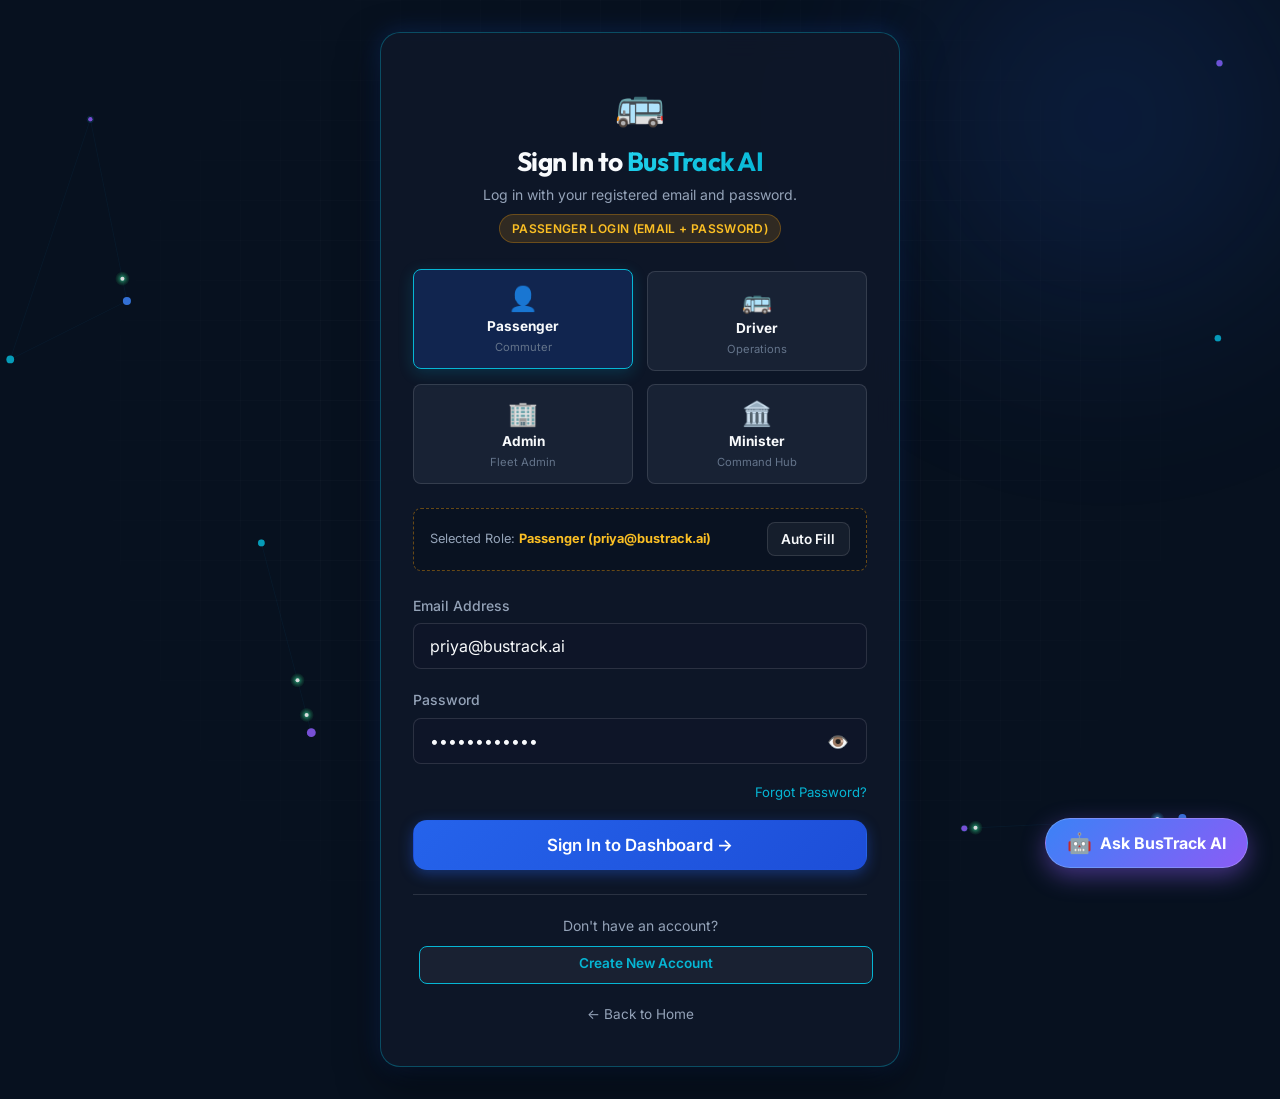
==== commit fb40741d: "Updated BusTrack AI project" ====
--- a/admin.html
+++ b/admin.html
@@ -392,6 +392,12 @@
   </div>
 
   <!-- Scripts -->
+  <script src="js/services/apiConfig.js"></script>
+  <script src="js/services/dbSchema.js"></script>
+  <script src="js/services/transportService.js"></script>
+  <script src="js/services/bookingService.js"></script>
+  <script src="js/services/trackingService.js"></script>
+  <script src="js/services/aiService.js"></script>
   <script src="js/language.js"></script>
   <script src="js/auth.js"></script>
   <script src="js/charts.js"></script>
